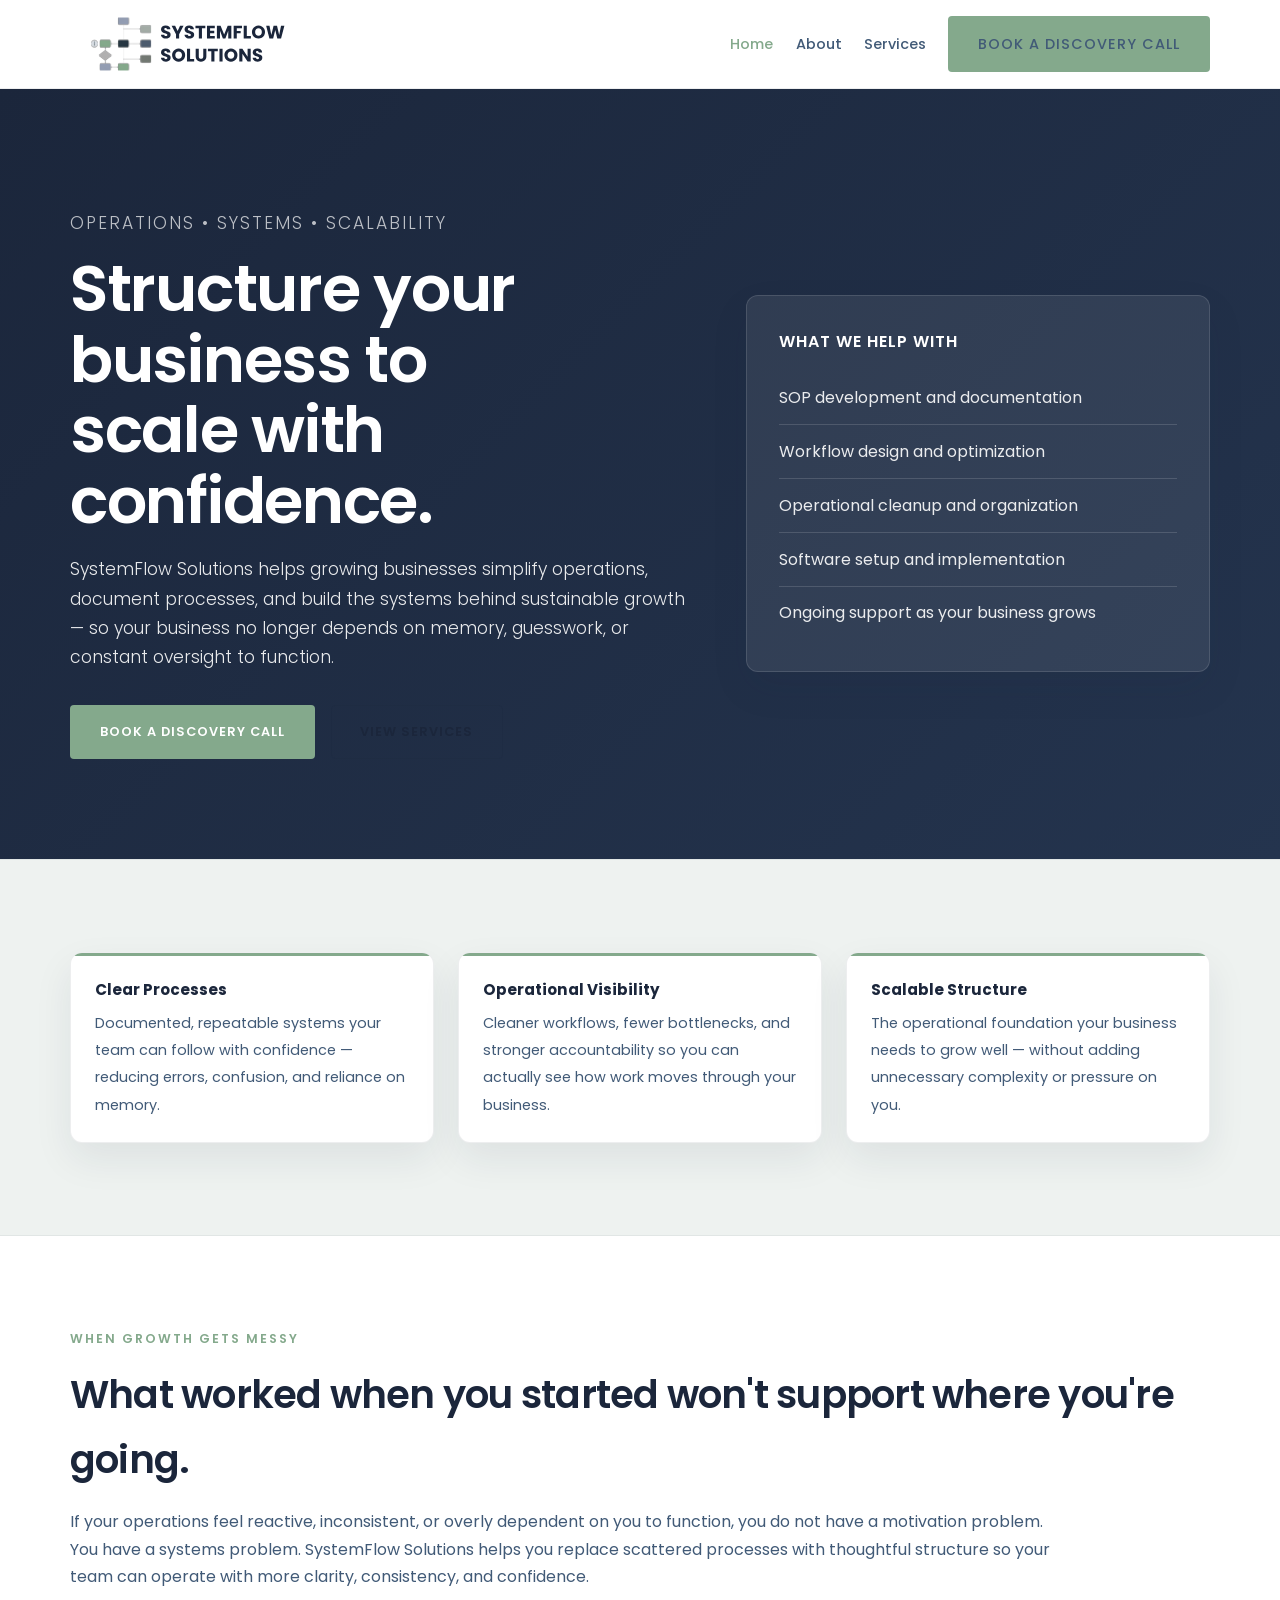
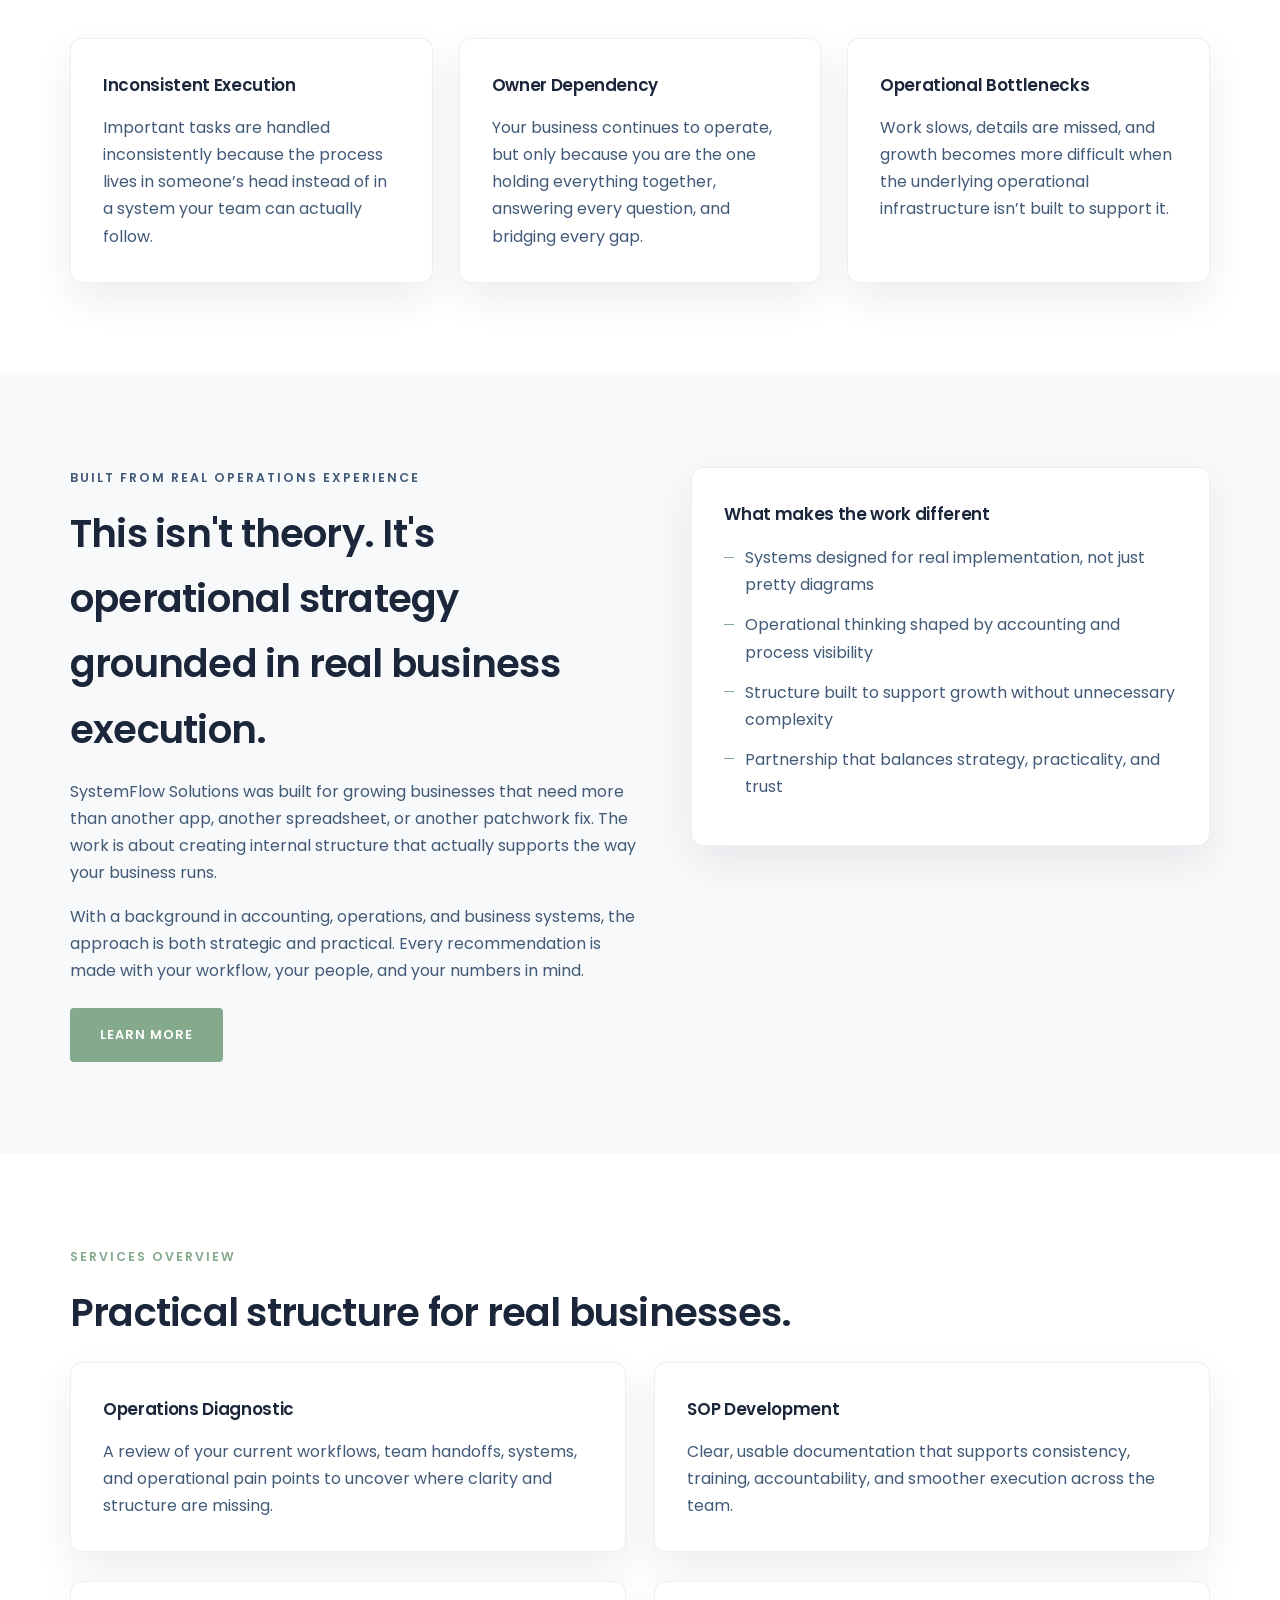
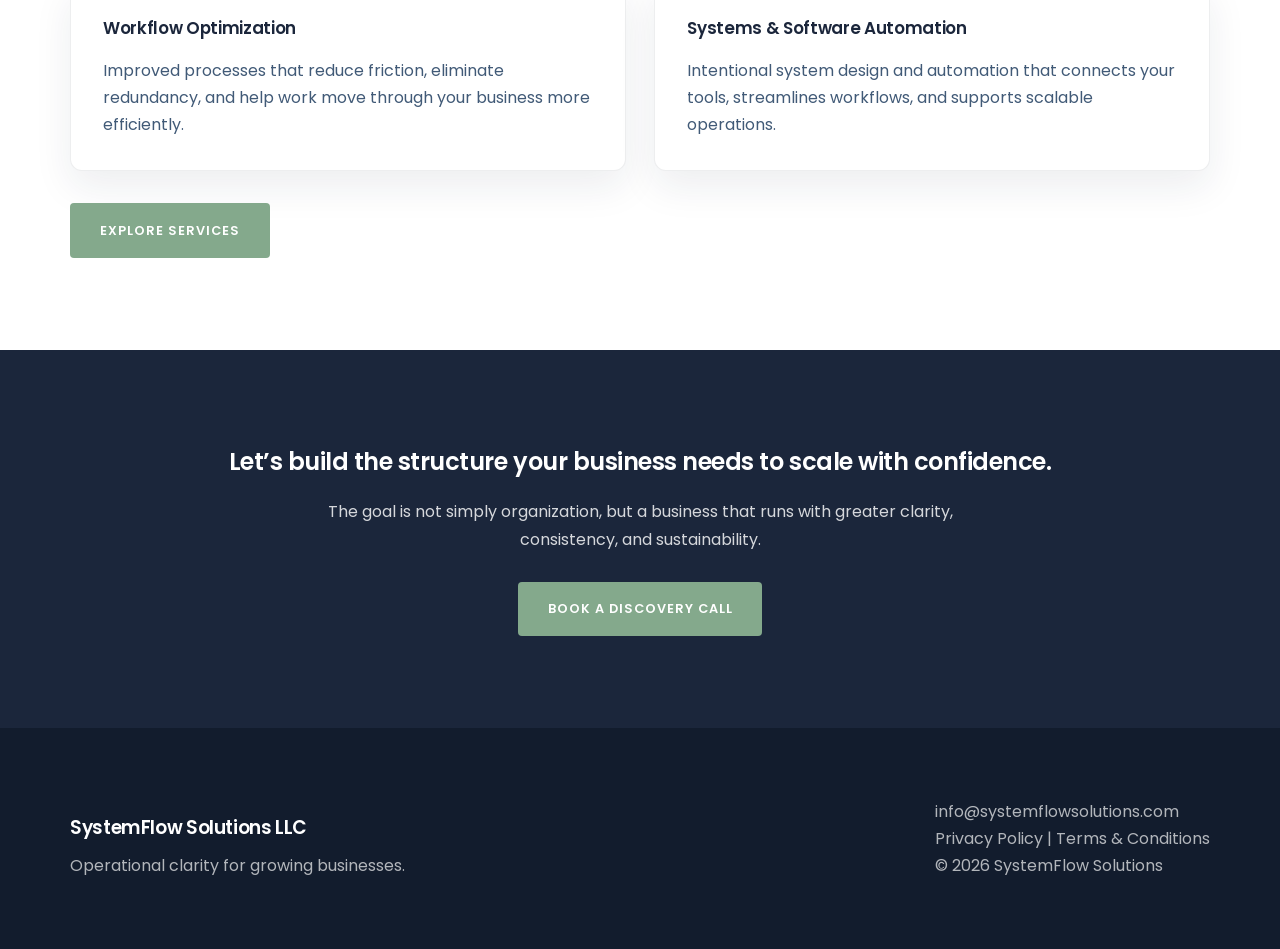
==== index.html @ d9e44d15 "Update index.html" ====
<!DOCTYPE html>
<html lang="en">
<head>
  <meta charset="UTF-8">
  <meta name="viewport" content="width=device-width, initial-scale=1.0">
  <title>SystemFlow Solutions | Structure Your Business to Scale</title>
  <meta name="description" content="SystemFlow Solutions helps growing businesses streamline operations, document processes, and build systems that support sustainable growth.">
  <link rel="icon" type="image/png" href="favicon.png">
  <link rel="preconnect" href="https://fonts.googleapis.com">
  <link rel="preconnect" href="https://fonts.gstatic.com" crossorigin>
  <link href="https://fonts.googleapis.com/css2?family=Poppins:wght@300;400;500;600;700&display=swap" rel="stylesheet">
  <link href="https://assets.calendly.com/assets/external/widget.css" rel="stylesheet">
<script src="https://assets.calendly.com/assets/external/widget.js" async></script>
  <link rel="stylesheet" href="style.css">
</head>
<body>
  <nav>
    <div class="container nav-content">
      <a href="index.html" class="logo"><img src="logo.svg" alt="SystemFlow Solutions logo"></a>
      <div class="nav-links">
        <a href="index.html" class="active">Home</a>
        <a href="about.html">About</a>
        <a href="services.html">Services</a>
        <a href="discovery.html" class="btn">Book a Discovery Call</a>
      </div>
    </div>
  </nav>

  <header class="hero">
    <div class="container hero-grid">
      <div>
        <p class="eyebrow">OPERATIONS • SYSTEMS • SCALABILITY</p>
        <h1>Structure your business to scale with confidence.</h1>
        <p>SystemFlow Solutions helps growing businesses simplify operations, document processes, and build the systems behind sustainable growth — so your business no longer depends on memory, guesswork, or constant oversight to function.</p>
        <div class="hero-actions">
         <a href="#" onclick="Calendly.initPopupWidget({url: 'https://calendly.com/kfrederick-systemflowsolutions/30min?primary_color=84a98c'});return false;" class="btn">Book a Discovery Call</a>
          <a href="services.html" class="btn btn-outline">View Services</a>
        </div>
      </div>
      <aside class="hero-card">
        <h3>What we help with</h3>
        <ul>
          <li>SOP development and documentation</li>
          <li>Workflow design and optimization</li>
          <li>Operational cleanup and organization</li>
          <li>Software setup and implementation</li>
          <li>Ongoing support as your business grows</li>
        </ul>
      </aside>
    </div>
  </header>

  <section class="band">
    <div class="container band-grid">
      <div class="band-item"><strong>Clear Processes</strong><span>Documented, repeatable systems your team can follow with confidence — reducing errors, confusion, and reliance on memory.</span></div>
      <div class="band-item"><strong>Operational Visibility</strong><span>Cleaner workflows, fewer bottlenecks, and stronger accountability so you can actually see how work moves through your business.</span></div>
      <div class="band-item"><strong>Scalable Structure</strong><span>The operational foundation your business needs to grow well — without adding unnecessary complexity or pressure on you.</span></div>
    </div>
  </section>

  <section class="section-light">
    <div class="container">
      <p class="kicker">When growth gets messy</p>
      <h2 class="section-title">What worked when you started won't support where you're going.</h2>
      <p class="section-intro">If your operations feel reactive, inconsistent, or overly dependent on you to function, you do not have a motivation problem. You have a systems problem. SystemFlow Solutions helps you replace scattered processes with thoughtful structure so your team can operate with more clarity, consistency, and confidence.</p>
      <div class="grid-3">
        <div class="card">
          <h3>Inconsistent Execution</h3>
          <p>Important tasks are handled inconsistently because the process lives in someone’s head instead of in a system your team can actually follow.</p>
        </div>
        <div class="card">
          <h3>Owner Dependency</h3>
          <p>Your business continues to operate, but only because you are the one holding everything together, answering every question, and bridging every gap.</p>
        </div>
        <div class="card">
          <h3>Operational Bottlenecks</h3>
          <p>Work slows, details are missed, and growth becomes more difficult when the underlying operational infrastructure isn’t built to support it.</p>
        </div>
      </div>
    </div>
  </section>

  <section class="section-muted">
    <div class="container split">
      <div class="copy">
        <p class="kicker">Built from real operations experience</p>
        <h2 class="section-title">This isn't theory. It's operational strategy grounded in real business execution.</h2>
        <p>SystemFlow Solutions was built for growing businesses that need more than another app, another spreadsheet, or another patchwork fix. The work is about creating internal structure that actually supports the way your business runs.</p>
        <p>With a background in accounting, operations, and business systems, the approach is both strategic and practical. Every recommendation is made with your workflow, your people, and your numbers in mind.</p>
        <a href="about.html" class="btn" style="margin-top:1.5rem;">Learn More</a>
      </div>
      <div class="card">
        <h3>What makes the work different</h3>
        <ul class="list-clean">
          <li>Systems designed for real implementation, not just pretty diagrams</li>
          <li>Operational thinking shaped by accounting and process visibility</li>
          <li>Structure built to support growth without unnecessary complexity</li>
          <li>Partnership that balances strategy, practicality, and trust</li>
        </ul>
      </div>
    </div>
  </section>

  <section class="section-light">
    <div class="container">
      <p class="kicker">Services overview</p>
      <h2 class="section-title">Practical structure for real businesses.</h2>
      <div class="grid-2">
        <div class="card">
          <h3>Operations Diagnostic</h3>
          <p>A review of your current workflows, team handoffs, systems, and operational pain points to uncover where clarity and structure are missing.</p>
        </div>
        <div class="card">
          <h3>SOP Development</h3>
          <p>Clear, usable documentation that supports consistency, training, accountability, and smoother execution across the team.</p>
        </div>
        <div class="card">
          <h3>Workflow Optimization</h3>
          <p>Improved processes that reduce friction, eliminate redundancy, and help work move through your business more efficiently.</p>
        </div>
        <div class="card">
          <h3>Systems & Software Automation</h3>
          <p>Intentional system design and automation that connects your tools, streamlines workflows, and supports scalable operations.</p>
        </div>
      </div>
      <a href="services.html" class="btn" style="margin-top:2rem;">Explore Services</a>
    </div>
  </section>

  <section class="cta-section">
    <div class="container">
      <h2>Let’s build the structure your business needs to scale with confidence.</h2>
      <p>The goal is not simply organization, but a business that runs with greater clarity, consistency, and sustainability.</p>
      <a href="discovery.html" class="btn">Book a Discovery Call</a>
    </div>
  </section>

  <footer>
    <div class="container footer-grid">
      <div>
        <h3>SystemFlow Solutions LLC</h3>
        <p>Operational clarity for growing businesses.</p>
      </div>
       <div>
  <p>info@systemflowsolutions.com</p>
  <p>
    <a href="privacy.html">Privacy Policy</a> |
    <a href="terms.html">Terms &amp; Conditions</a>
  </p>
  <p>© 2026 SystemFlow Solutions</p>
</div>
    </div>
  </footer>
</body>
</html>
---- style.css ----
:root {
  --navy: #1b263b;
  --slate: #415a77;
  --light-slate: #778da9;
  --sage: #84a98c;
  --sage-dark: #729679;
  --off-white: #f8f9fa;
  --white: #ffffff;
  --text-gray: #2d3436;
  --border: rgba(27, 38, 59, 0.08);
  --shadow: 0 16px 38px rgba(27, 38, 59, 0.08);
  --radius: 12px;
  --container: 1140px;
}

* { box-sizing: border-box; margin: 0; padding: 0; }
html { scroll-behavior: smooth; }
body {
  font-family: 'Poppins', sans-serif;
  background: var(--off-white);
  color: var(--text-gray);
  line-height: 1.7;
  -webkit-font-smoothing: antialiased;
}
img { max-width: 100%; display: block; }
a { color: inherit; text-decoration: none; }
ul { padding-left: 1.2rem; }

h1, h2, h3, h4 {
  color: var(--navy);
  font-weight: 600;
  letter-spacing: -0.02em;
}

.container {
  width: min(100% - 2rem, var(--container));
  margin: 0 auto;
}

nav {
  position: sticky;
  top: 0;
  z-index: 100;
  background: rgba(255,255,255,0.95);
  backdrop-filter: blur(8px);
  border-bottom: 1px solid var(--border);
}

.nav-content {
  display: flex;
  align-items: center;
  justify-content: space-between;
  gap: 1.5rem;
  min-height: 88px;
}

.logo img {
  height: 72px;
  width: auto;
  transition: opacity 0.25s ease;
}
.logo img:hover { opacity: 0.85; }

.nav-links {
  display: flex;
  align-items: center;
  gap: 1.4rem;
  flex-wrap: wrap;
}
.nav-links a {
  font-size: 0.9rem;
  font-weight: 500;
  color: var(--slate);
  transition: color 0.25s ease;
}
.nav-links a:hover,
.nav-links a.active { color: var(--sage); }

.btn {
  display: inline-flex;
  align-items: center;
  justify-content: center;
  padding: 0.95rem 1.8rem;
  border-radius: 4px;
  background: var(--sage);
  color: white;
  font-size: 0.8rem;
  font-weight: 600;
  letter-spacing: 1px;
  text-transform: uppercase;
  transition: 0.25s ease;
  border: 1px solid transparent;
}
.btn:hover {
  background: var(--sage-dark);
  transform: translateY(-2px);
  box-shadow: 0 10px 24px rgba(132, 169, 140, 0.22);
}
.btn-outline {
  background: transparent;
  color: var(--navy);
  border-color: rgba(27, 38, 59, 0.14);
}
.btn-outline:hover {
  background: white;
}

.hero {
  padding: 120px 0 100px;
  background: linear-gradient(135deg, var(--navy) 0%, #24344e 100%);
  color: white;
}
.hero-grid {
  display: grid;
  grid-template-columns: 1.15fr 0.85fr;
  gap: 3rem;
  align-items: center;
}
.eyebrow {
  color: rgba(255,255,255,0.78);
  text-transform: uppercase;
  letter-spacing: 2px;
  font-size: 0.78rem;
  font-weight: 500;
  margin-bottom: 1rem;
}
.hero h1 {
  color: white;
  font-size: clamp(2.6rem, 5vw, 4.3rem);
  line-height: 1.1;
  margin-bottom: 1.2rem;
  max-width: 11ch;
}
.hero p {
  font-size: 1.08rem;
  max-width: 640px;
  opacity: 0.9;
  font-weight: 300;
}
.hero-actions {
  display: flex;
  flex-wrap: wrap;
  gap: 1rem;
  margin-top: 2rem;
}
.hero-card {
  background: rgba(255,255,255,0.08);
  border: 1px solid rgba(255,255,255,0.12);
  border-radius: var(--radius);
  padding: 2rem;
  box-shadow: var(--shadow);
}
.hero-card h3 {
  color: white;
  margin-bottom: 1rem;
  font-size: 1rem;
  text-transform: uppercase;
  letter-spacing: 1px;
}
.hero-card ul {
  list-style: none;
  padding-left: 0;
}
.hero-card li {
  padding: 0.8rem 0;
  border-bottom: 1px solid rgba(255,255,255,0.14);
  color: rgba(255,255,255,0.9);
}
.hero-card li:last-child { border-bottom: 0; }

section { padding: 92px 0; }
.section-light { background: white; }
.section-muted { background: var(--off-white); }
.section-title {
  font-size: clamp(1.8rem, 3vw, 2.6rem);
  margin-bottom: 1rem;
}
.section-intro {
  max-width: 1000px;
  color: var(--slate);
  margin-bottom: 3rem;
}
.kicker {
  text-transform: uppercase;
  letter-spacing: 2px;
  font-size: 0.78rem;
  color: var(--sage);
  margin-bottom: 0.8rem;
  font-weight: 600;
}

.grid-3 {
  display: grid;
  grid-template-columns: repeat(3, 1fr);
  gap: 1.6rem;
}
.grid-2 {
  display: grid;
  grid-template-columns: repeat(2, 1fr);
  gap: 1.8rem;
}
.card {
  background: white;
  border: 1px solid var(--border);
  border-radius: var(--radius);
  padding: 2rem;
  box-shadow: var(--shadow);
}
.card h3 {
  font-size: 1.05rem;
  margin-bottom: 0.9rem;
}
.card p,
.card li { color: var(--slate); }
.card ul { margin-top: 1rem; }

.band {
  background: #eef2f0;
  border-top: 1px solid rgba(27, 38, 59, 0.06);
  border-bottom: 1px solid rgba(27, 38, 59, 0.06);
}

.band-grid {
  display: grid;
  grid-template-columns: repeat(3, 1fr);
  gap: 1.5rem;
}

.band-item {
  background: var(--white);
  border: 1px solid var(--border);
  border-radius: var(--radius);
  padding: 1.5rem;
  box-shadow: var(--shadow);
  transition: 0.25s ease;
  position: relative;
  overflow: hidden;
}

.band-item:hover {
  transform: translateY(-3px);
  box-shadow: 0 20px 40px rgba(27, 38, 59, 0.12);
}

.band-item strong {
  display: block;
  color: var(--navy);
  margin-bottom: 0.4rem;
  font-size: 0.95rem;
}

.band-item span {
  color: var(--slate);
  font-size: 0.9rem;
  line-height: 1.5;
}

.band-item::before {
  content: "";
  position: absolute;
  top: 0;
  left: 0;
  height: 3px;
  width: 100%;
  background: var(--sage);
}

.list-clean {
  list-style: none;
  padding-left: 0;
}
.list-clean li {
  position: relative;
  padding-left: 1.3rem;
  margin-bottom: 0.8rem;
  color: var(--slate);
}
.list-clean li::before {
  content: '';
  position: absolute;
  left: 0;
  top: 0.78rem;
  width: 10px;
  height: 1px;
  background: var(--sage);
}

.split {
  display: grid;
  grid-template-columns: 1.05fr 0.95fr;
  gap: 3rem;
  align-items: start;
}
.copy p + p { margin-top: 1rem; }
.copy p { color: var(--slate); }

.service-block {
  padding: 2rem;
  border-radius: var(--radius);
  background: white;
  border: 1px solid var(--border);
  box-shadow: var(--shadow);
}
.service-block h3 { margin-bottom: 0.8rem; }
.service-block p { color: var(--slate); }
.service-block ul { margin-top: 1rem; }
.service-block + .service-block { margin-top: 1.4rem; }

.stack-grid {
  display: grid;
  grid-template-columns: repeat(4, 1fr);
  gap: 1rem;
  margin-top: 1.5rem;
}
.stack-item {
  text-align: center;
  background: white;
  border: 1px solid var(--border);
  padding: 1rem;
  border-radius: 8px;
  color: var(--slate);
  font-size: 0.84rem;
  font-weight: 500;
  text-transform: uppercase;
  letter-spacing: 1px;
}

.cta-section {
  background: var(--navy);
  color: white;
  text-align: center;
}
.cta-section h2 { color: white; margin-bottom: 1rem; }
.cta-section p {
  max-width: 720px;
  margin: 0 auto 1.8rem;
  color: rgba(255,255,255,0.82);
}

.form-wrap {
  background: white;
  border: 1px solid var(--border);
  border-radius: var(--radius);
  box-shadow: var(--shadow);
  padding: 2rem;
}
.form-grid {
  display: grid;
  grid-template-columns: repeat(2, 1fr);
  gap: 1.2rem;
}
.form-field {
  display: flex;
  flex-direction: column;
}
.form-field.full { grid-column: 1 / -1; }
label {
  margin-bottom: 0.45rem;
  color: var(--navy);
  font-size: 0.88rem;
  font-weight: 600;
}
input, select, textarea {
  font: inherit;
  border: 1px solid rgba(27, 38, 59, 0.14);
  border-radius: 8px;
  padding: 0.9rem 1rem;
  background: #fff;
  color: var(--text-gray);
}
input:focus, select:focus, textarea:focus {
  outline: 2px solid rgba(132, 169, 140, 0.24);
  border-color: var(--sage);
}
small.note {
  display: block;
  color: var(--light-slate);
  margin-top: 1rem;
}

footer {
  background: #121c2d;
  color: white;
  padding: 70px 0;
}
.footer-grid {
  display: flex;
  justify-content: space-between;
  gap: 2rem;
  align-items: flex-end;
}
.footer-grid p { color: rgba(255,255,255,0.68); }
.footer-grid h3 { color: white; margin-bottom: 0.5rem; }

@media (max-width: 980px) {
  .hero-grid,
  .grid-3,
  .grid-2,
  .split,
  .band-grid,
  .stack-grid,
  .form-grid {
    grid-template-columns: 1fr;
  }
}

@media (max-width: 768px) {
  .nav-content {
    flex-direction: column;
    align-items: flex-start;
    padding: 1rem 0;
  }
  .nav-links {
    gap: 0.9rem;
  }
  .logo img { height: 60px; }
  .hero { padding: 90px 0 80px; }
  section { padding: 74px 0; }
  .hero-actions { flex-direction: column; align-items: stretch; }
  .btn { width: 100%; }
  .footer-grid { flex-direction: column; align-items: flex-start; }
}
/* =========================
   Calendly Embed Styling
   ========================= */

.calendly-shell {
  background: var(--white);
  border: 1px solid var(--border);
  border-radius: var(--radius);
  box-shadow: var(--shadow);
  padding: 1.5rem;
}

/* The actual Calendly iframe container */
.calendly-inline-widget {
  min-width: 320px;
  height: 850px;
  border-radius: 8px;
  overflow: hidden;
}

/* Intro text alignment on discovery page */
.discovery-intro {
  max-width: 720px;
}

/* Small note under calendar */
.discovery-note {
  margin-top: 1.5rem;
  text-align: center;
  color: var(--slate);
  max-width: 760px;
  margin-left: auto;
  margin-right: auto;
  font-size: 0.95rem;
}

/* Expectation card polish */
.expectation-card h3 {
  margin-bottom: 1rem;
}

/* Tighten spacing inside expectation list */
.expectation-card .list-clean li:last-child {
  margin-bottom: 0;
}

/* =========================
   Mobile Optimization
   ========================= */

@media (max-width: 768px) {
  .calendly-shell {
    padding: 0.75rem;
  }

  .calendly-inline-widget {
    height: 720px;
  }
  /* Legal pages */

.legal-page {
  min-height: calc(100vh - 220px);
}

.legal-wrap {
  max-width: 900px;
}

.legal-updated {
  color: var(--light-slate);
  margin-bottom: 2rem;
  font-size: 0.95rem;
}

.legal-card {
  padding: 2.25rem;
}

.legal-card h3 {
  margin-top: 2rem;
  margin-bottom: 0.75rem;
  font-size: 1.05rem;
}

.legal-card h3:first-of-type {
  margin-top: 0;
}

.legal-card p {
  color: var(--slate);
}

.legal-card p + p {
  margin-top: 1rem;
}

.legal-card a {
  color: var(--sage-dark);
  text-decoration: none;
}

.legal-card a:hover {
  text-decoration: underline;
}

footer a {
  color: rgba(255, 255, 255, 0.75);
}

footer a:hover {
  color: white;
}
}
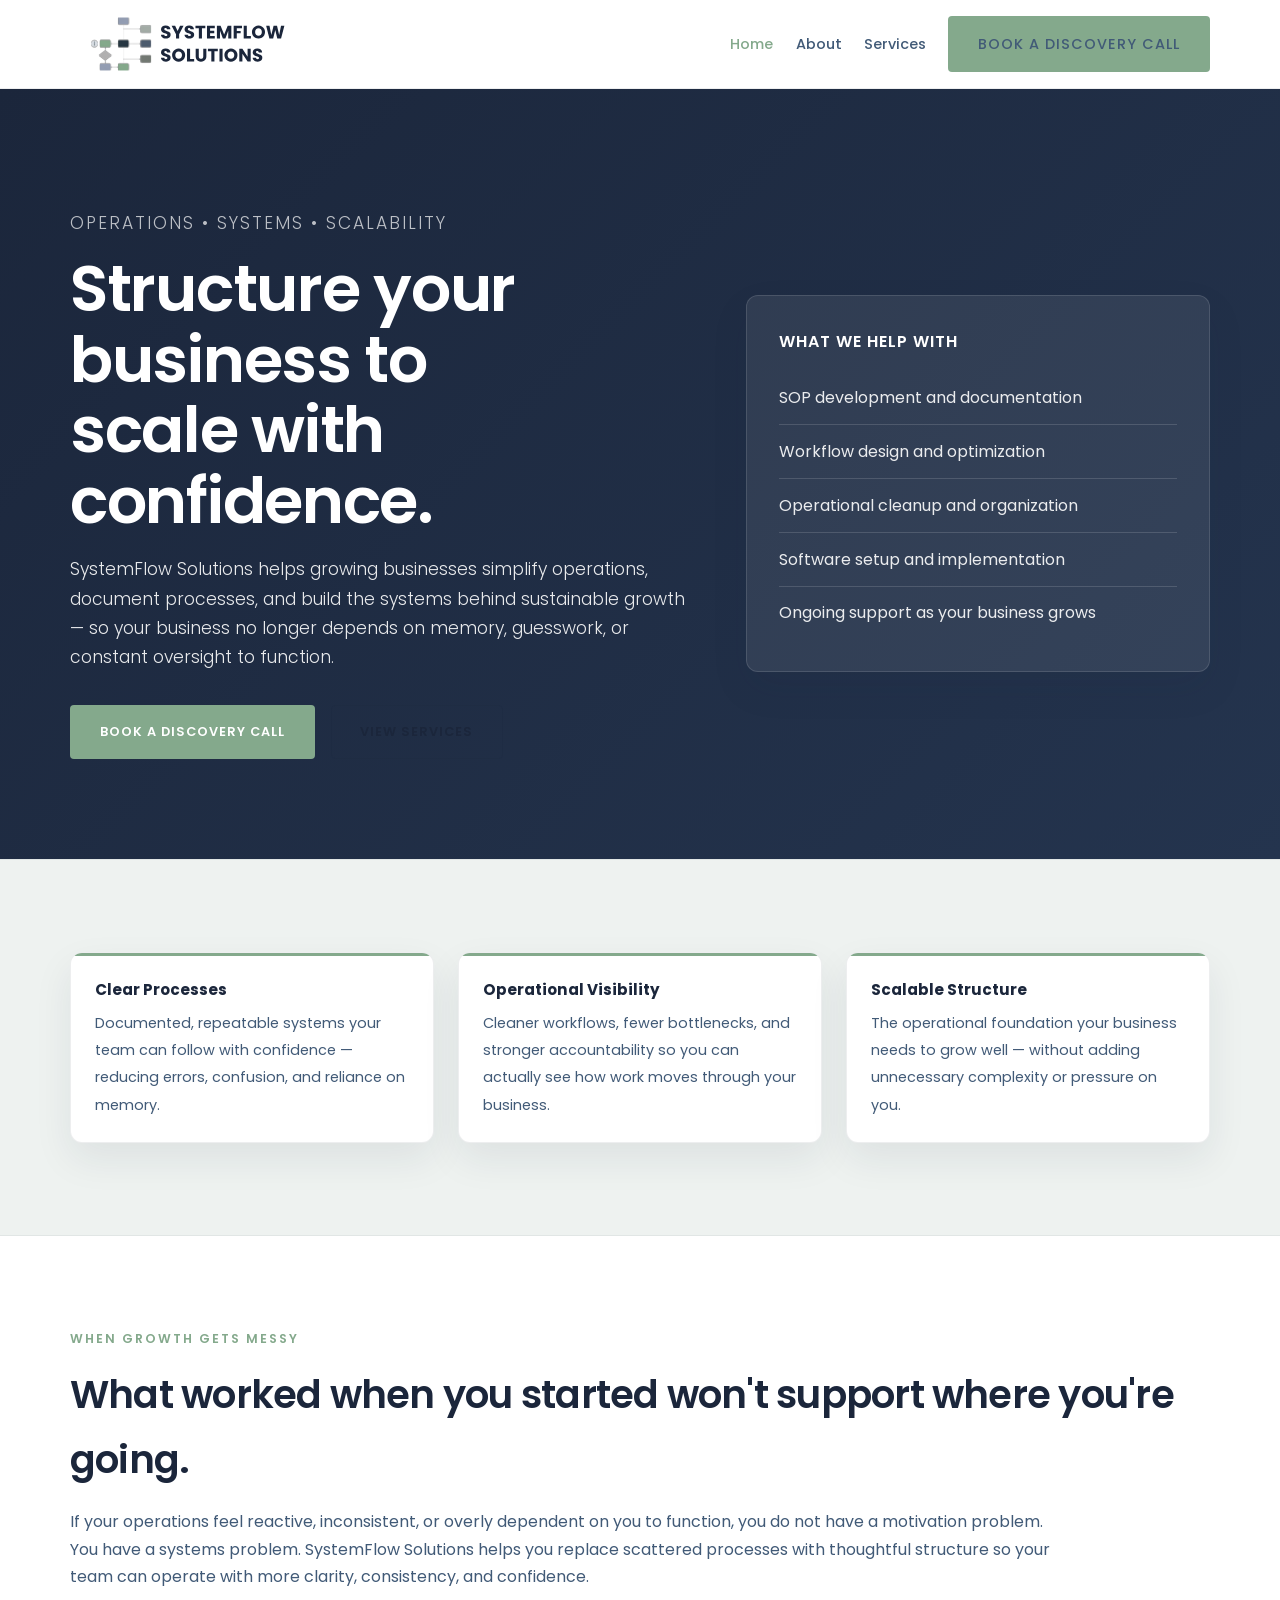
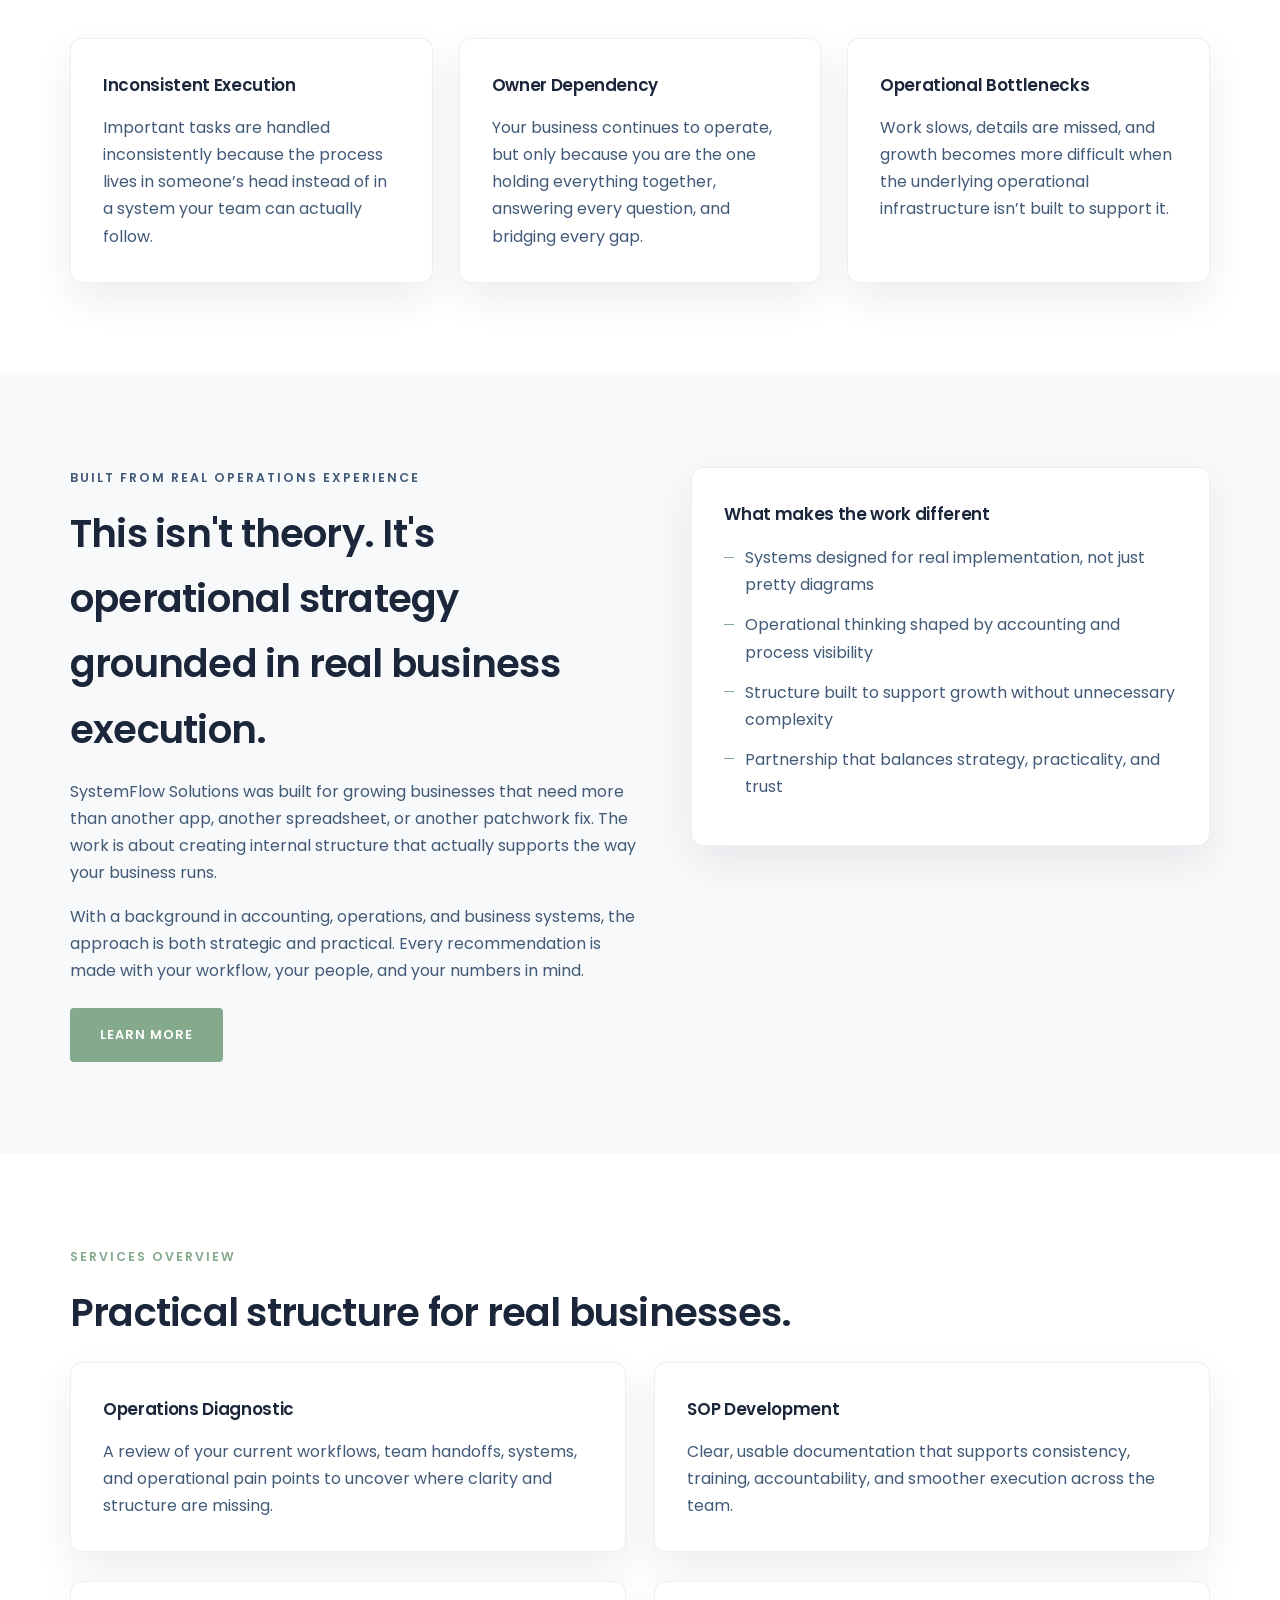
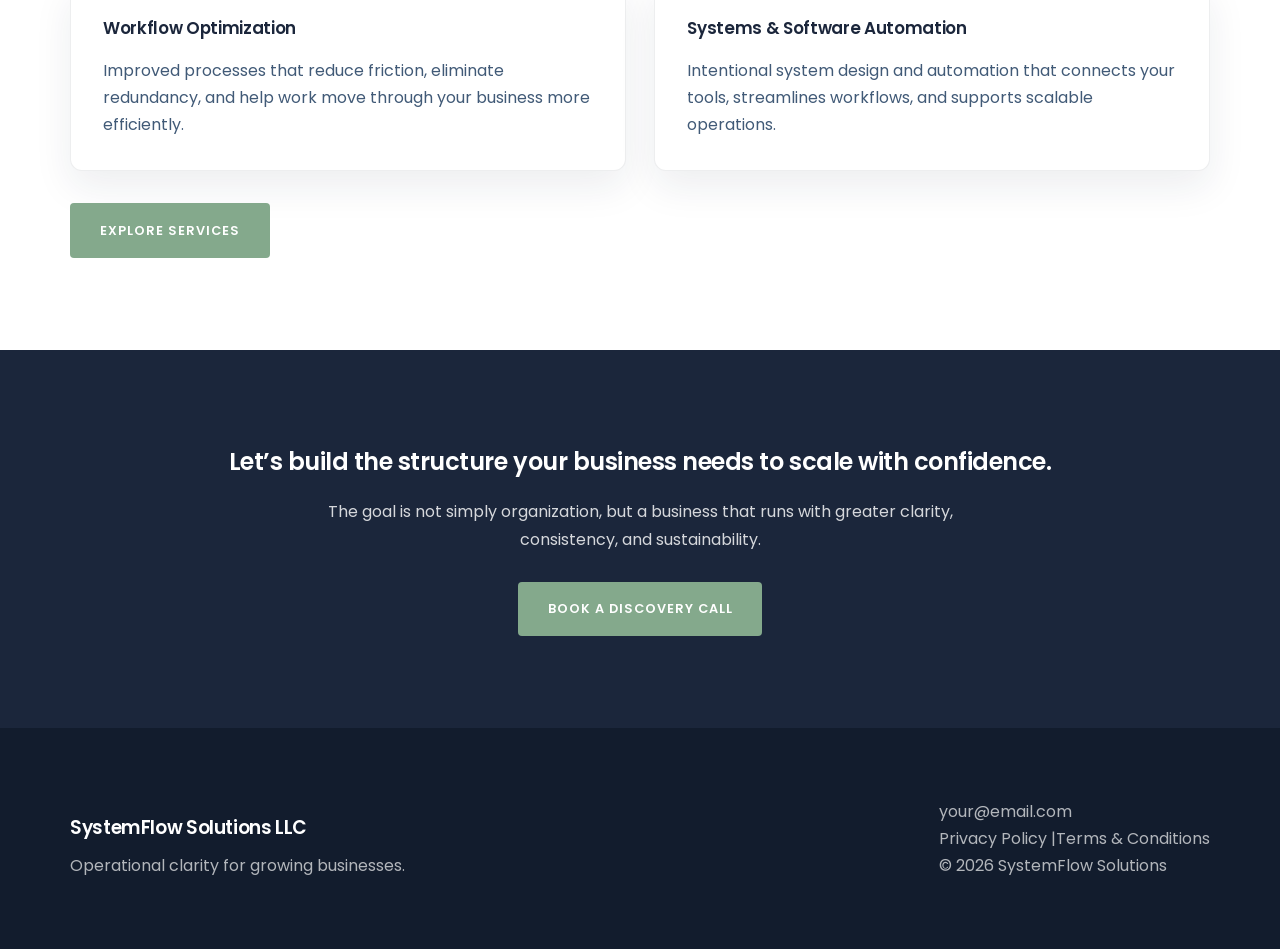
==== commit 3cd12b3b: "Update index.html" ====
--- a/index.html
+++ b/index.html
@@ -142,13 +142,10 @@
         <p>Operational clarity for growing businesses.</p>
       </div>
        <div>
-  <p>info@systemflowsolutions.com</p>
-  <p>
-    <a href="privacy.html">Privacy Policy</a> |
-    <a href="terms.html">Terms &amp; Conditions</a>
-  </p>
-  <p>© 2026 SystemFlow Solutions</p>
-</div>
+      <p>your@email.com</p>
+      <p><a href="privacy.html">Privacy Policy</a> |<a href="terms.html">Terms &amp; Conditions</a></p>
+      <p>© 2026 SystemFlow Solutions</p>
+      </div>
     </div>
   </footer>
 </body>
--- a/style.css
+++ b/style.css
@@ -477,8 +477,7 @@
 
   .calendly-inline-widget {
     height: 720px;
-  }
-  /* Legal pages */
+  }/* Legal pages */
 
 .legal-page {
   min-height: calc(100vh - 220px);
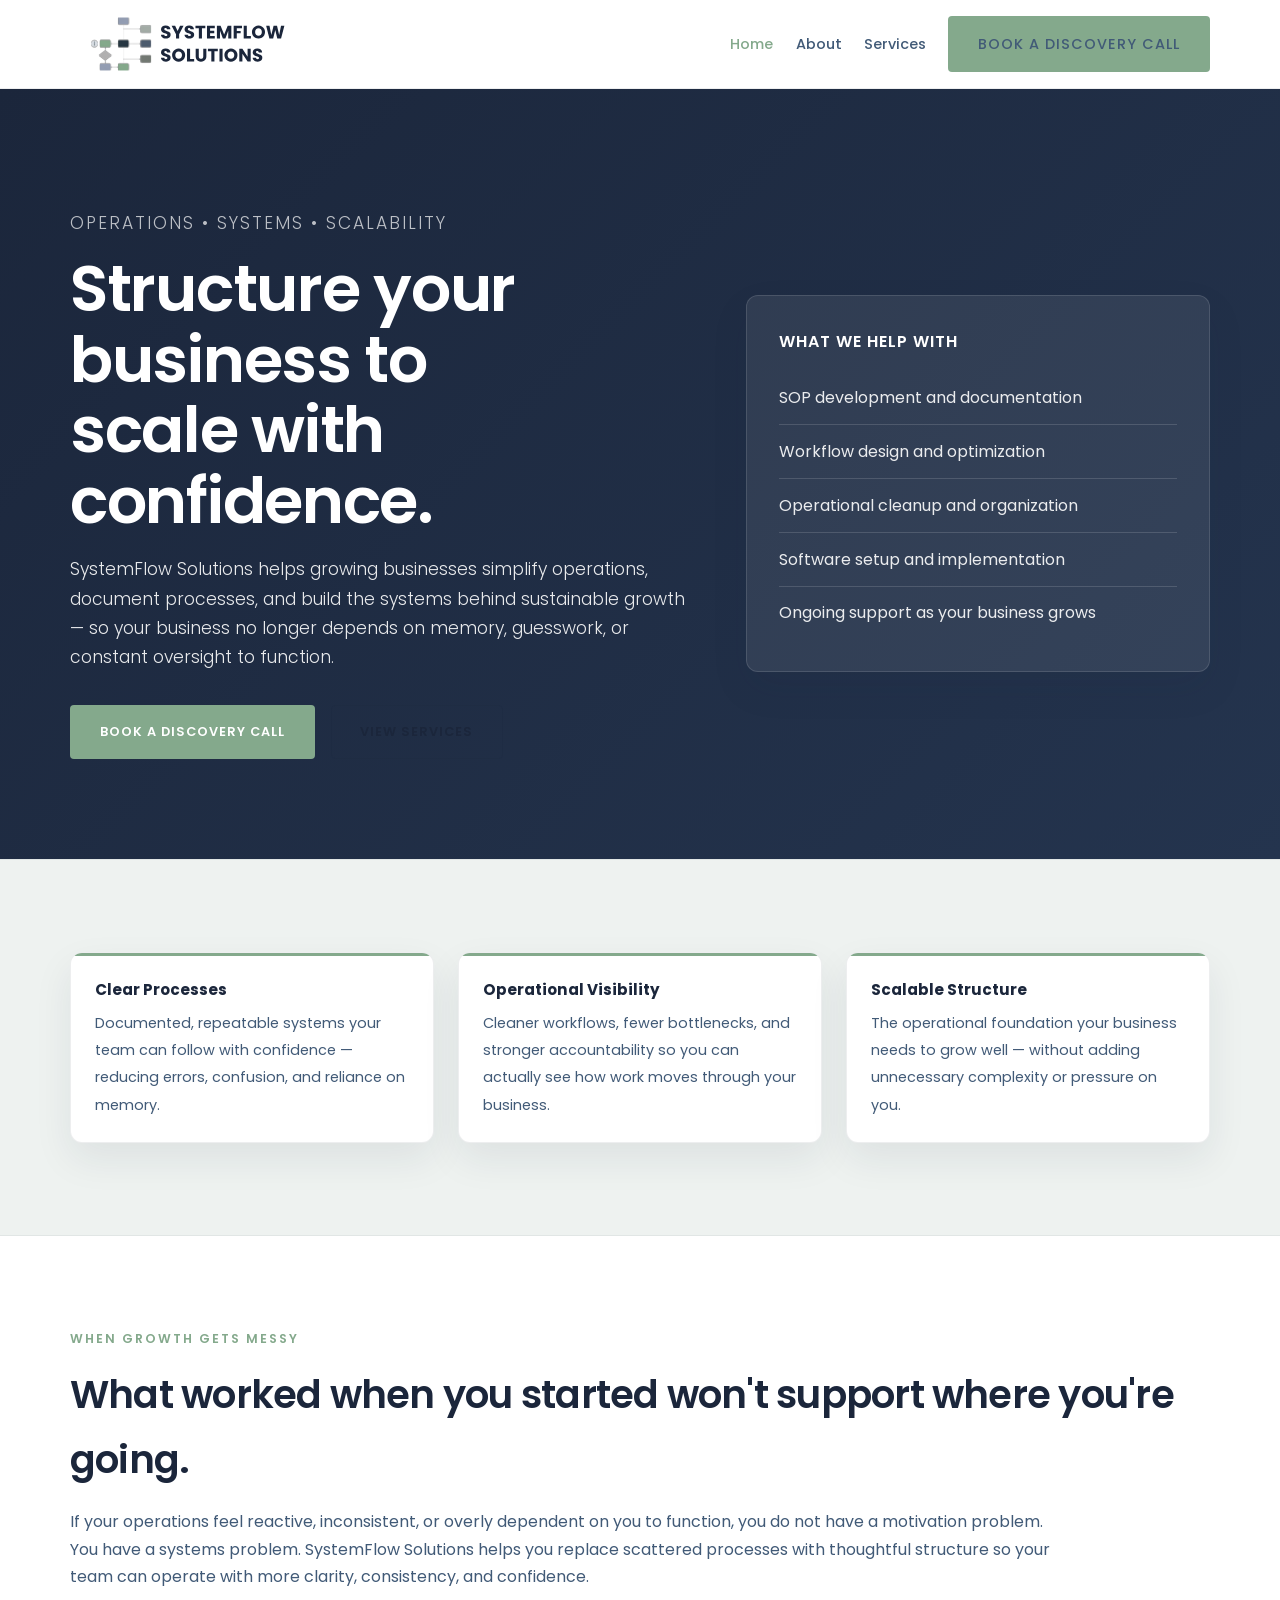
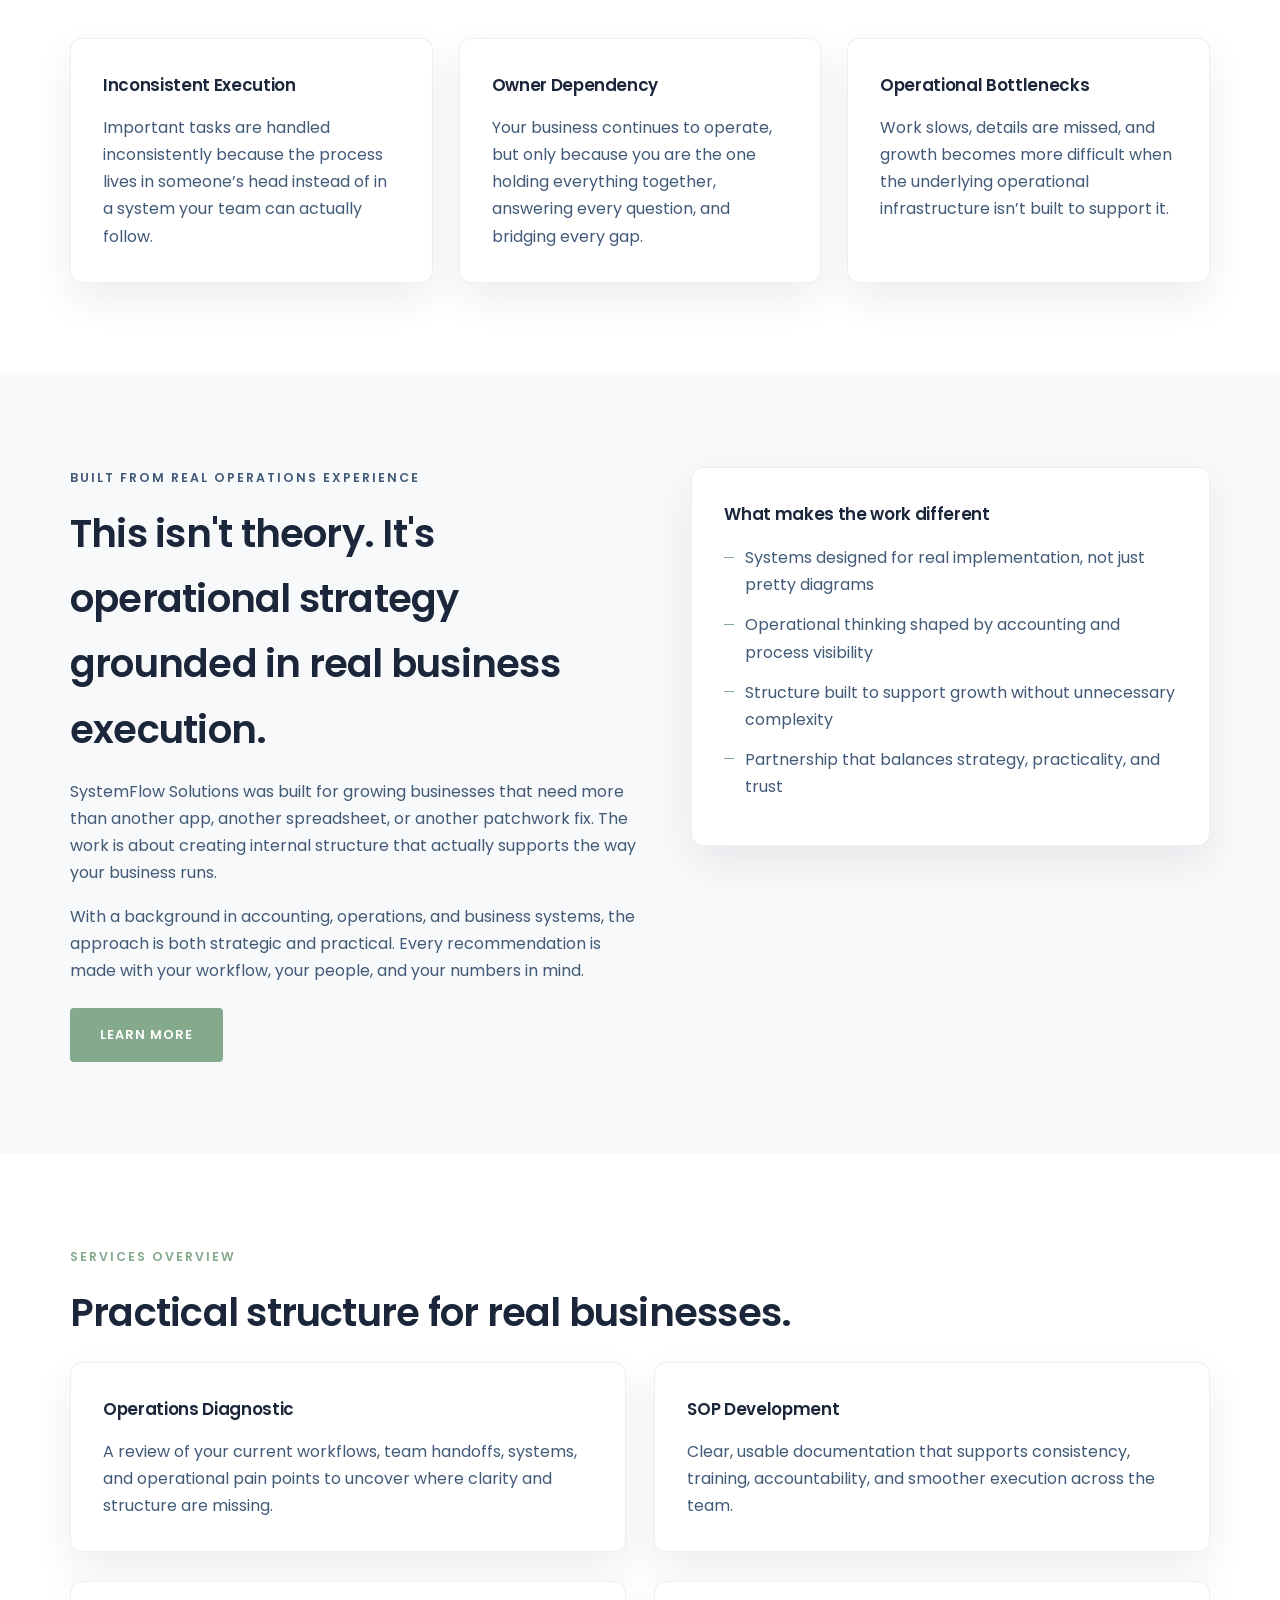
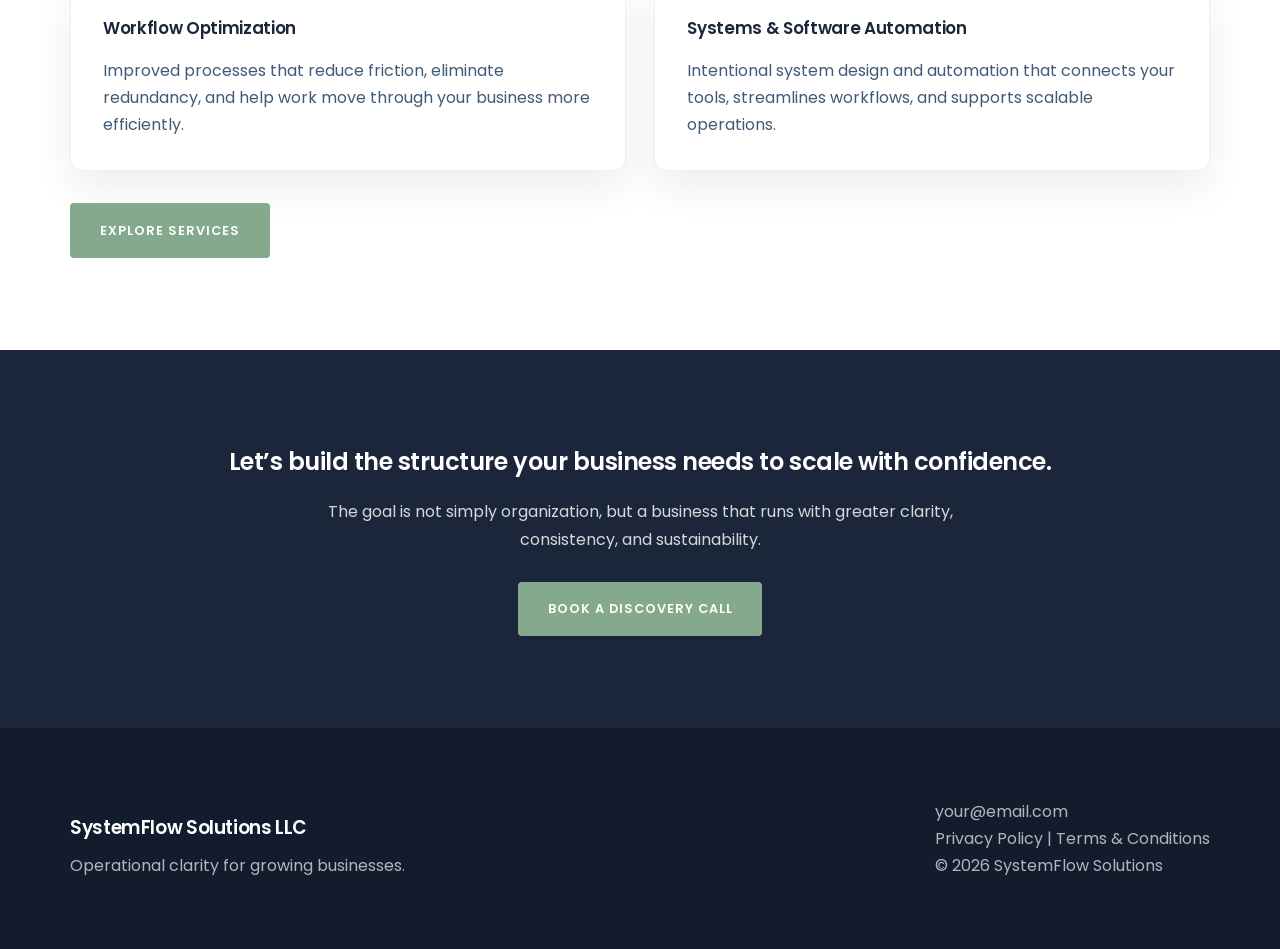
==== commit 0ebdab6a: "Update index.html" ====
--- a/index.html
+++ b/index.html
@@ -143,7 +143,7 @@
       </div>
        <div>
       <p>your@email.com</p>
-      <p><a href="privacy.html">Privacy Policy</a> |<a href="terms.html">Terms &amp; Conditions</a></p>
+      <p><a href="privacy.html">Privacy Policy</a> | <a href="terms.html">Terms &amp; Conditions</a></p>
       <p>© 2026 SystemFlow Solutions</p>
       </div>
     </div>
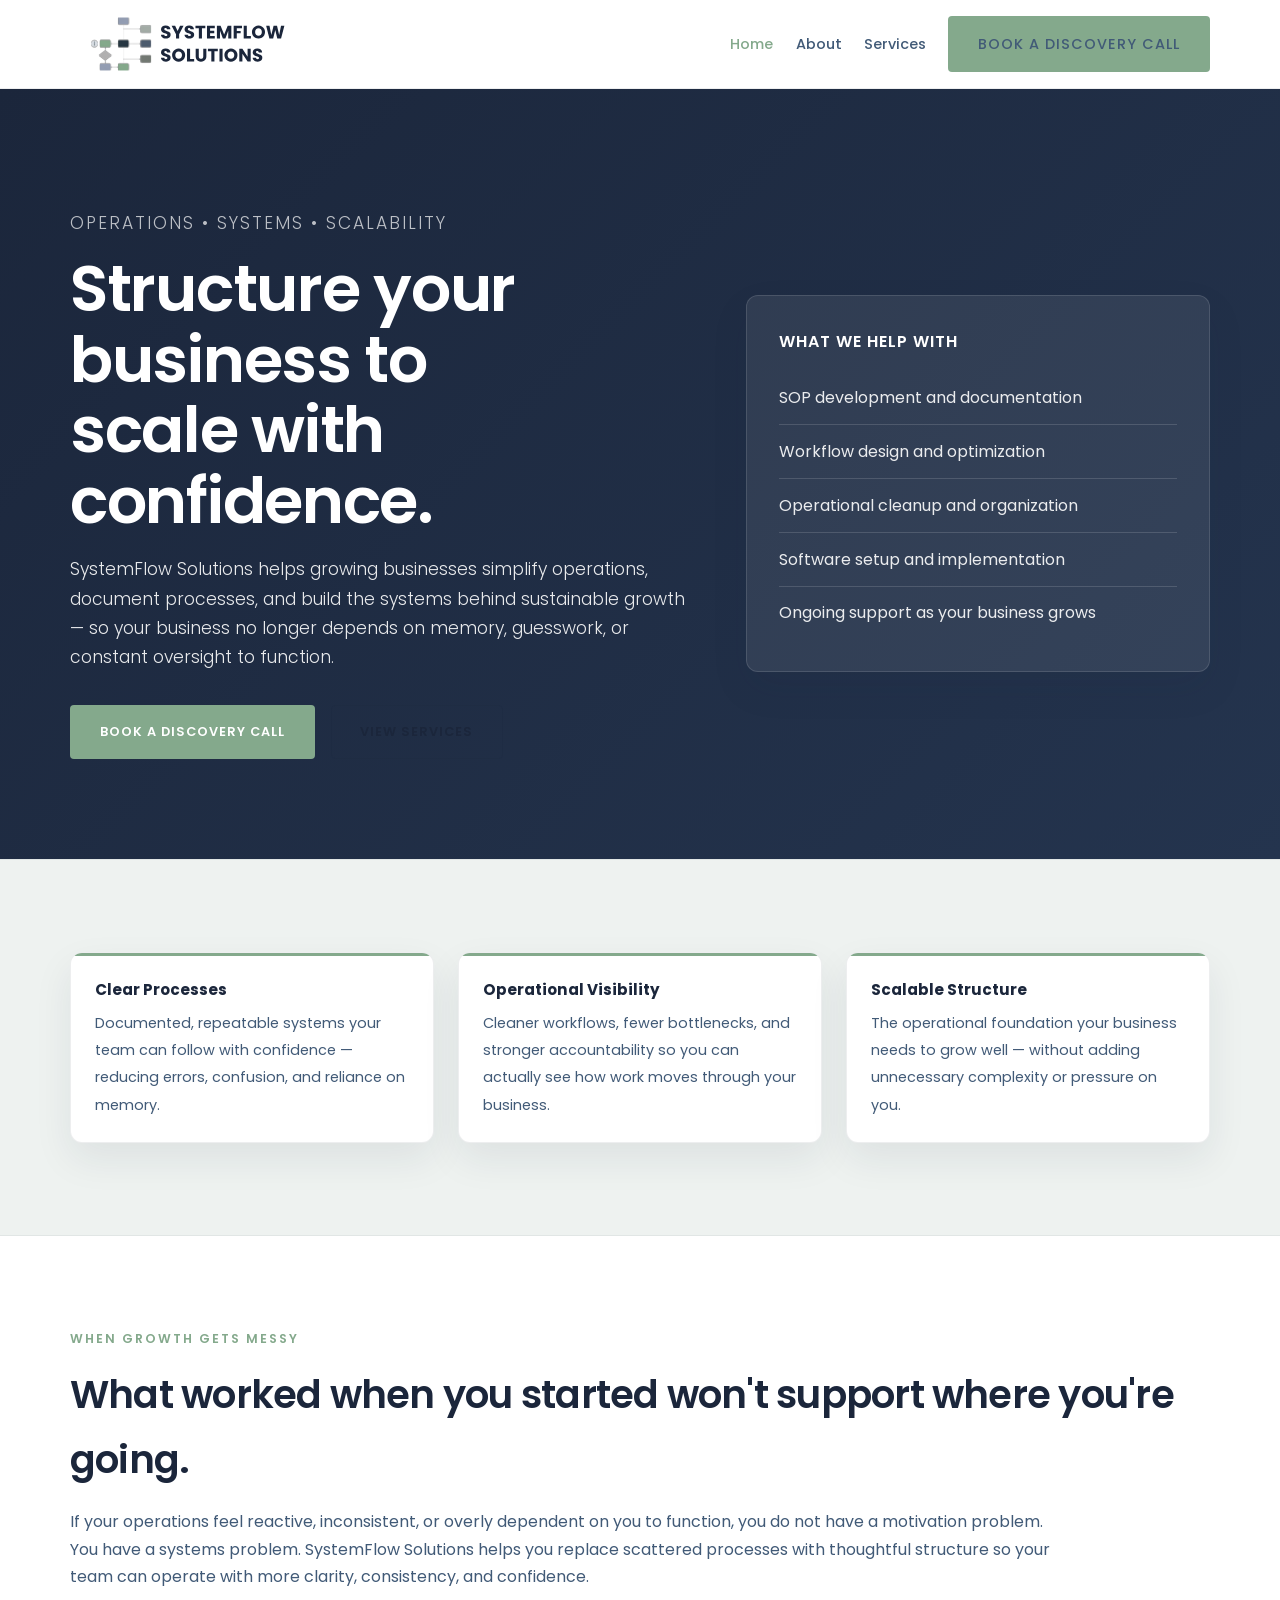
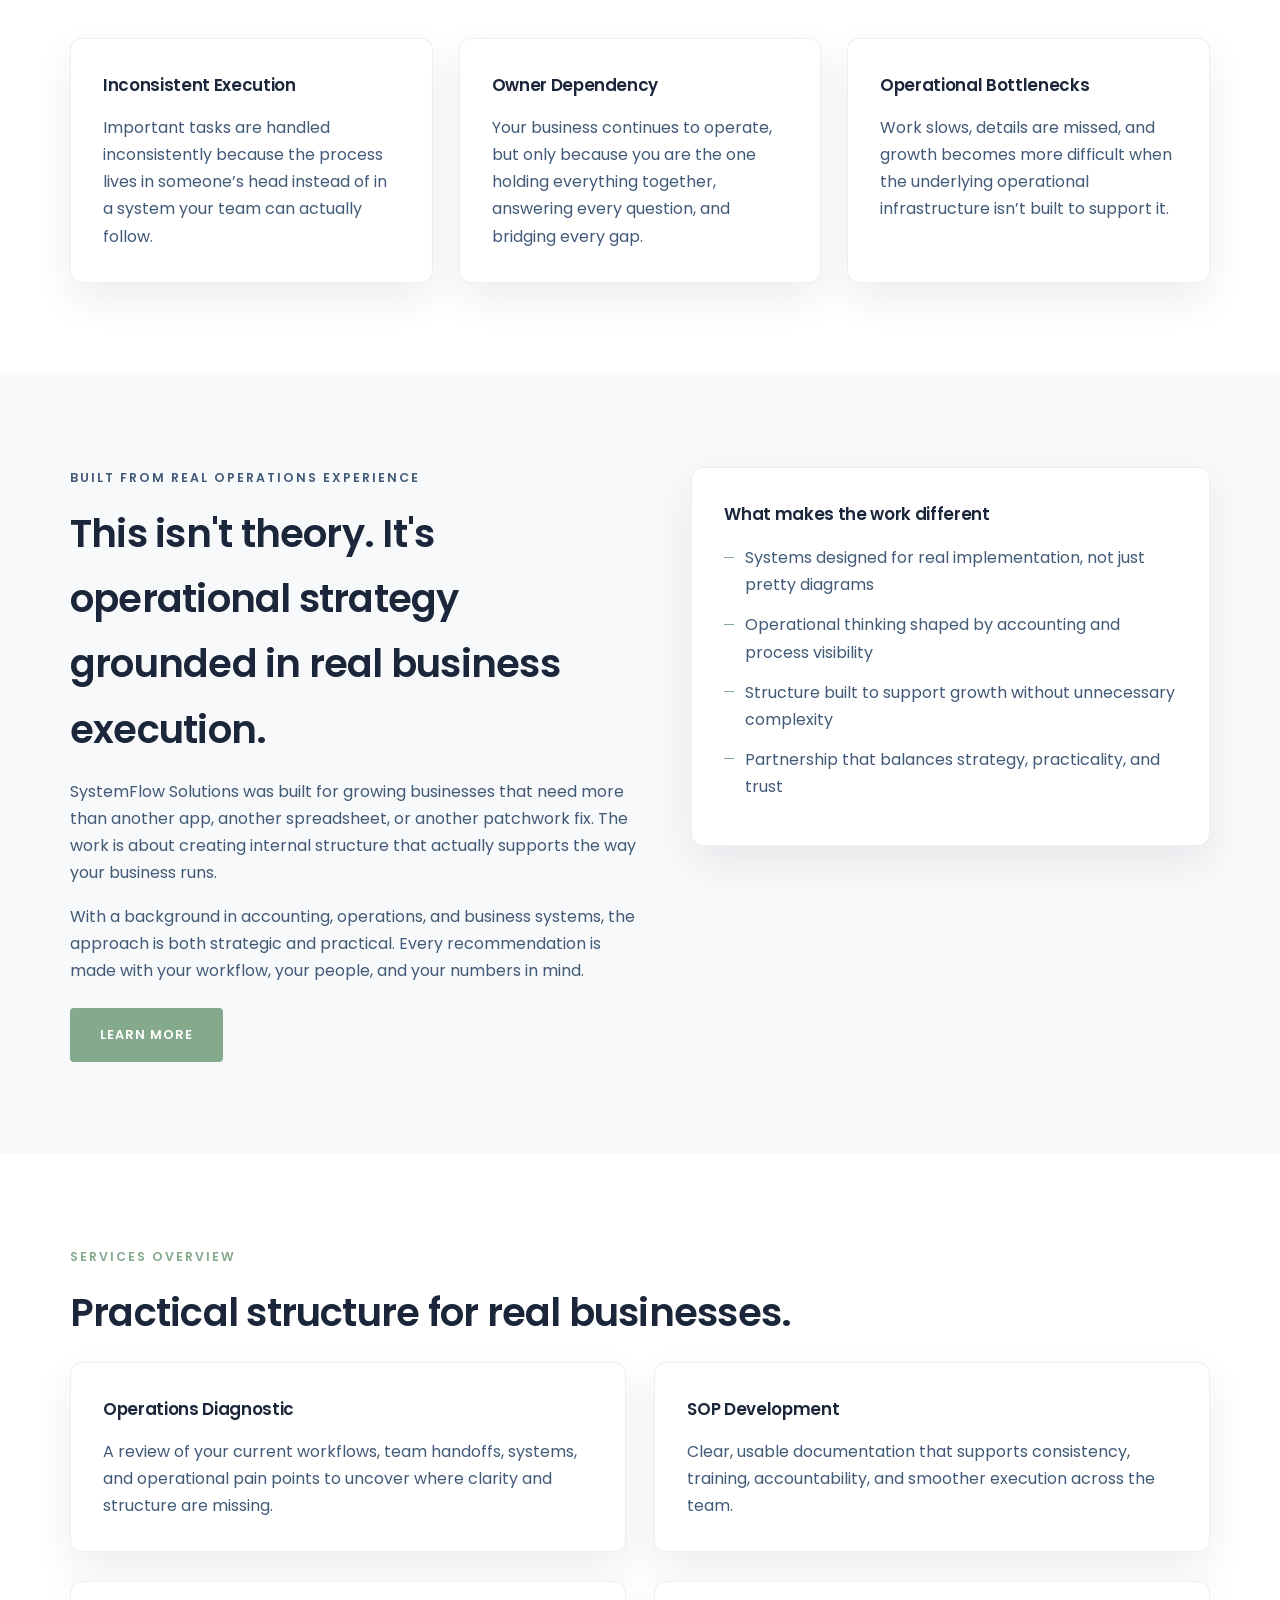
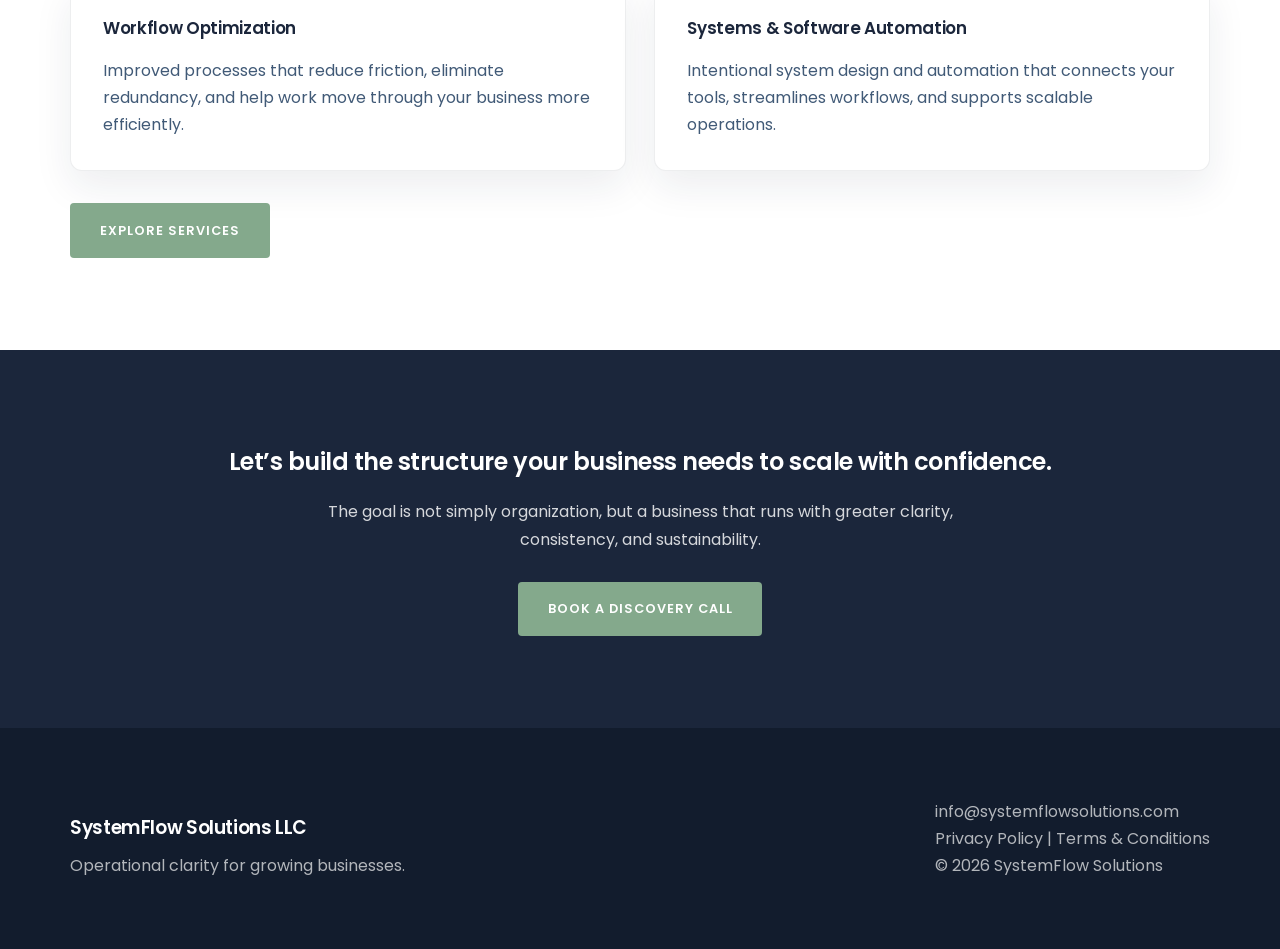
==== commit 12ad4046: "Update index.html" ====
--- a/index.html
+++ b/index.html
@@ -142,7 +142,7 @@
         <p>Operational clarity for growing businesses.</p>
       </div>
        <div>
-      <p>your@email.com</p>
+      <p>info@systemflowsolutions.com</p>
       <p><a href="privacy.html">Privacy Policy</a> | <a href="terms.html">Terms &amp; Conditions</a></p>
       <p>© 2026 SystemFlow Solutions</p>
       </div>
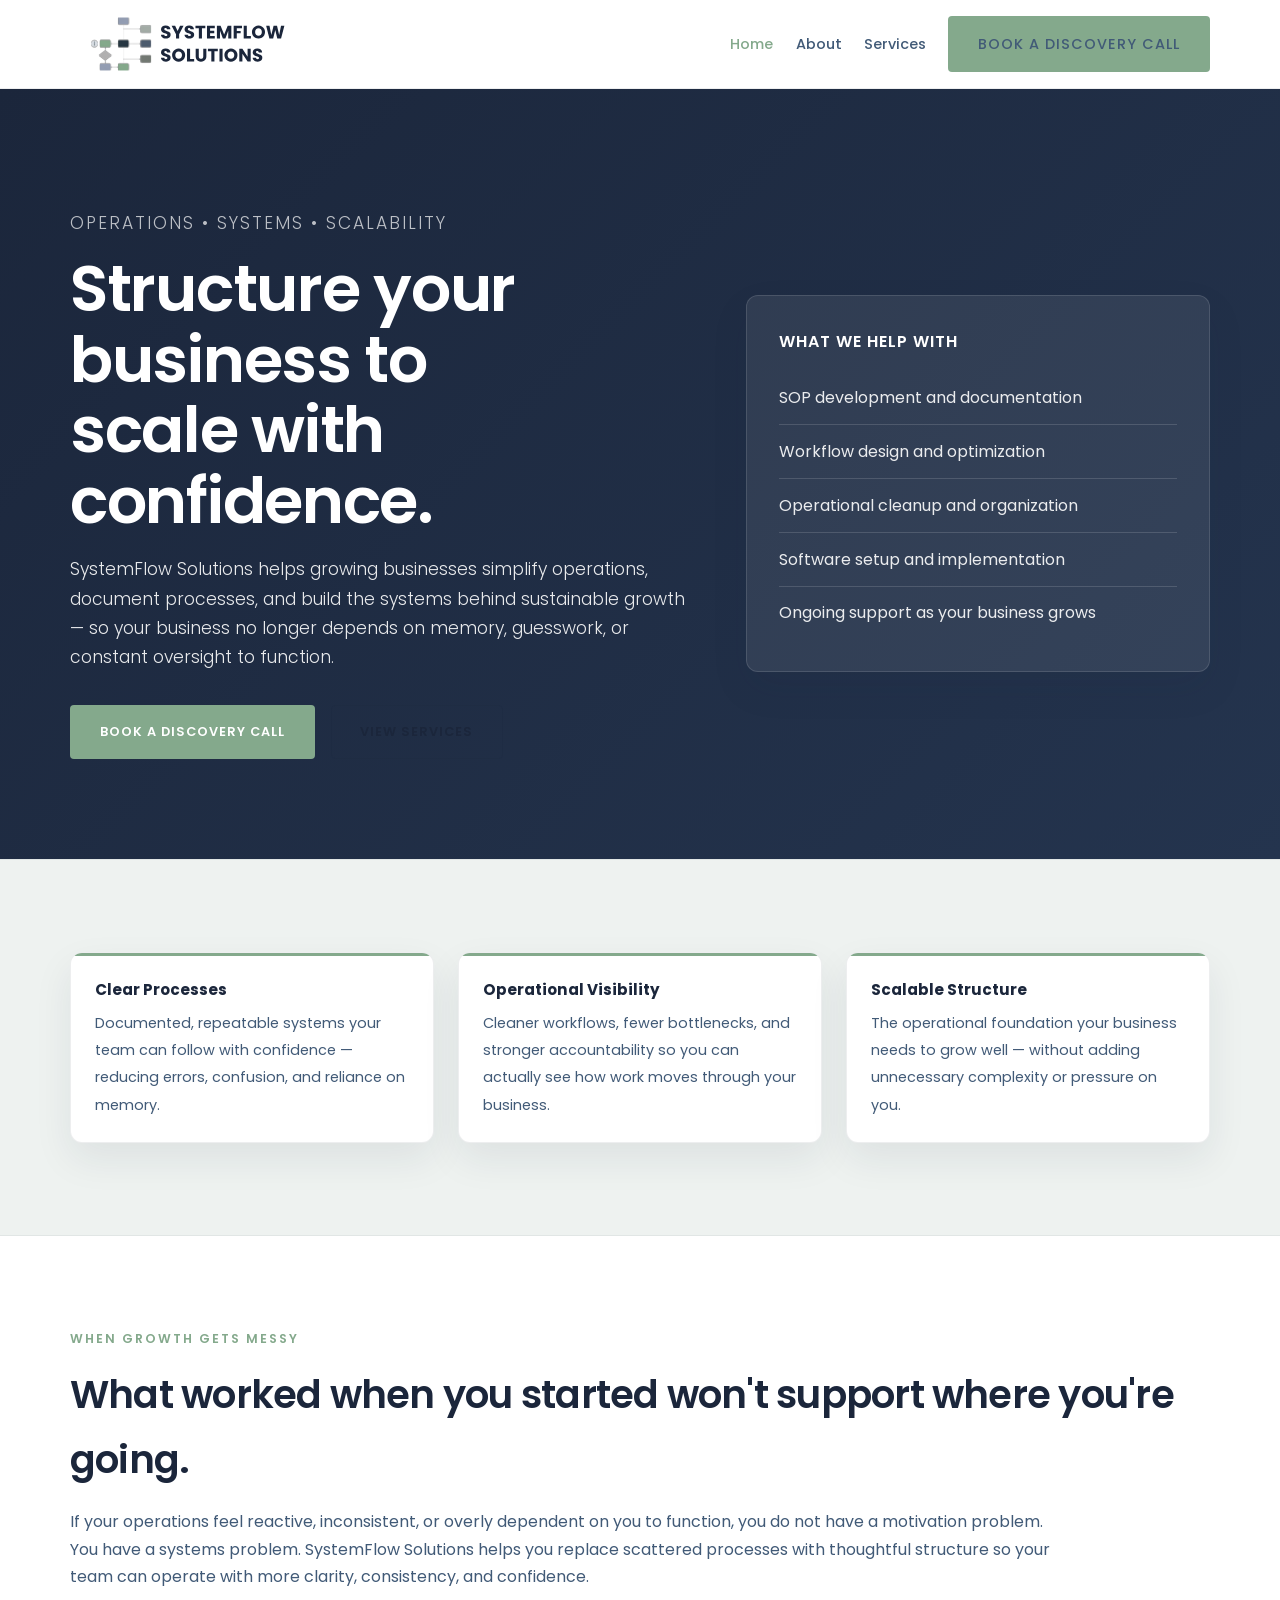
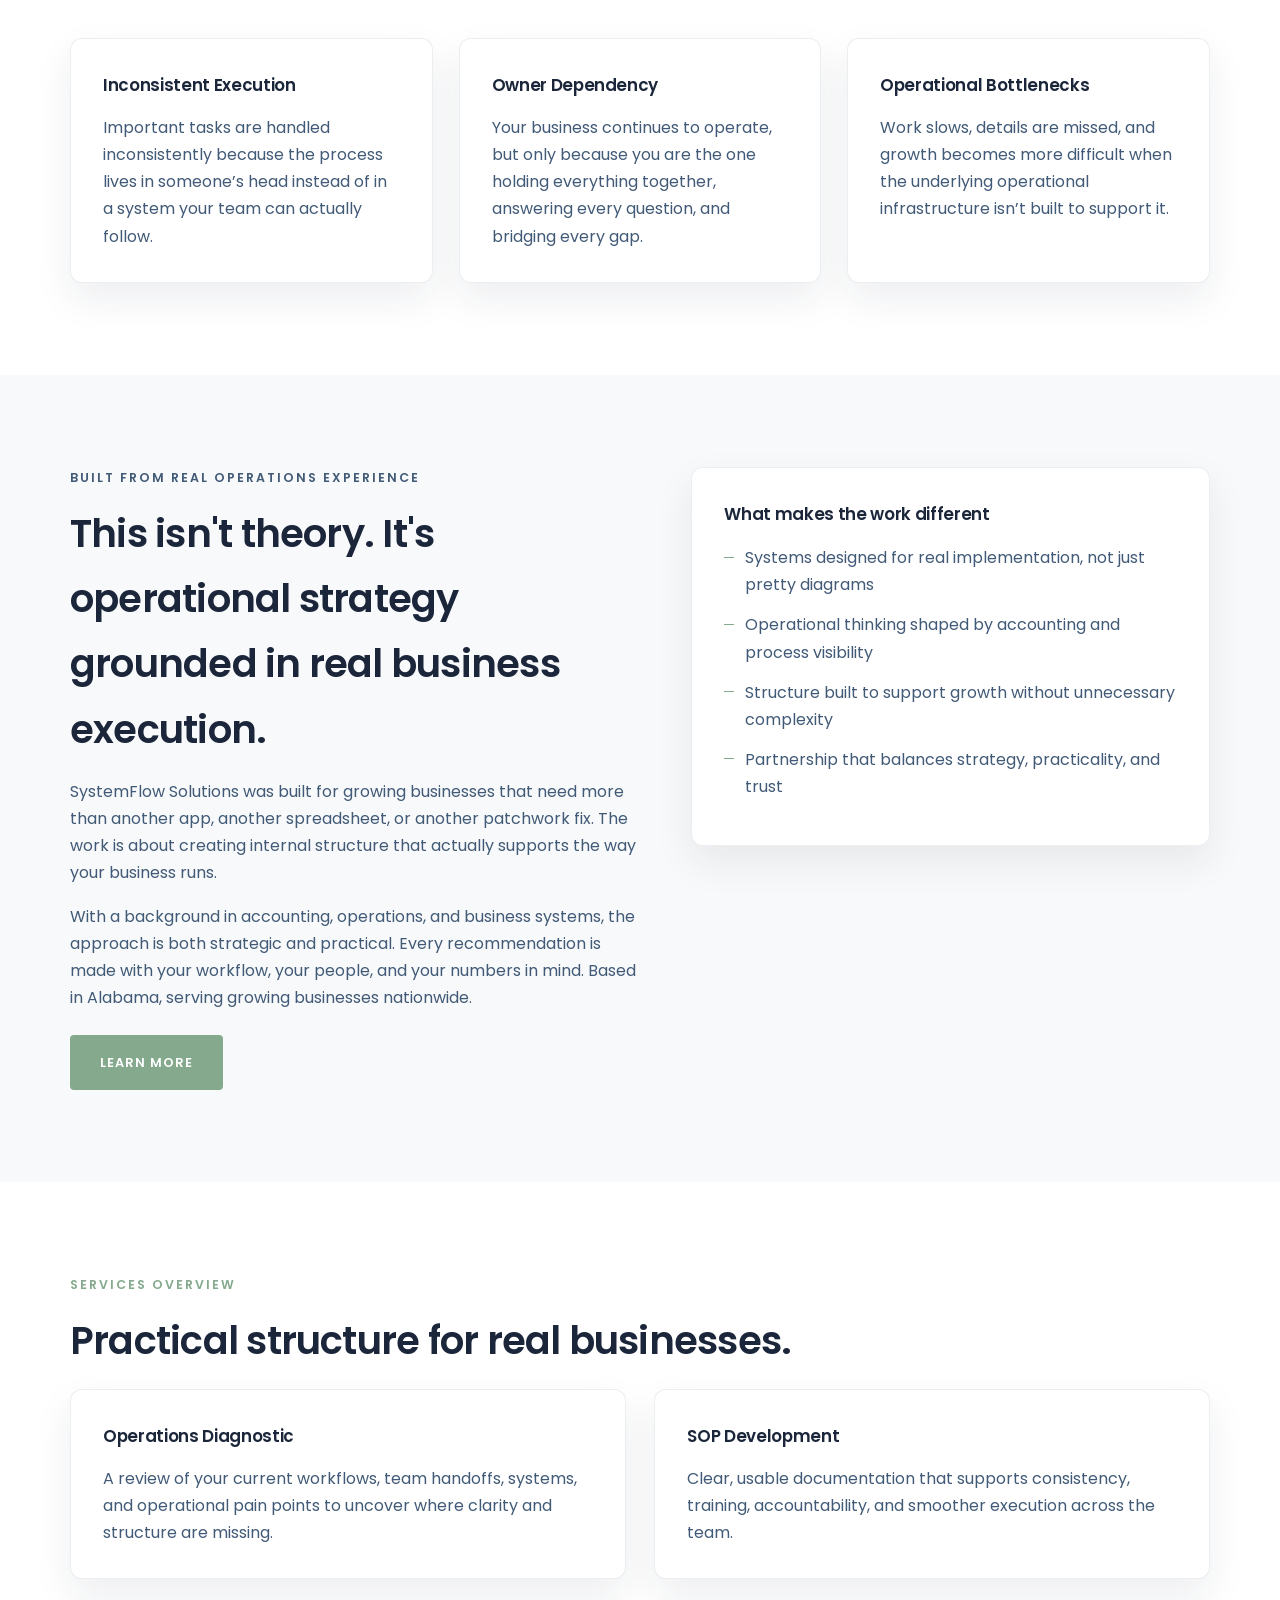
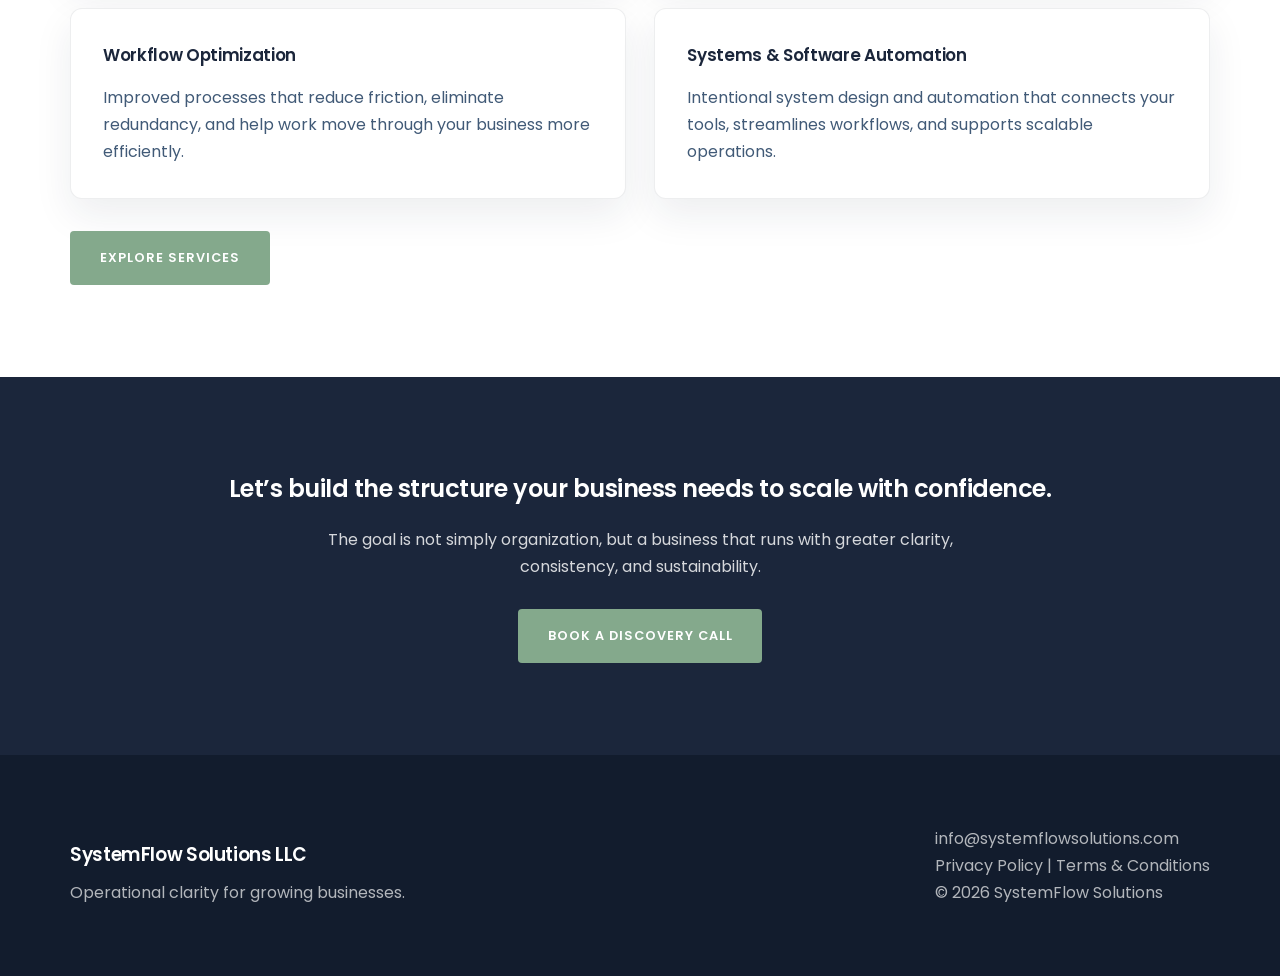
==== commit 92c197df: "Update index.html" ====
--- a/index.html
+++ b/index.html
@@ -3,8 +3,8 @@
 <head>
   <meta charset="UTF-8">
   <meta name="viewport" content="width=device-width, initial-scale=1.0">
-  <title>SystemFlow Solutions | Structure Your Business to Scale</title>
-  <meta name="description" content="SystemFlow Solutions helps growing businesses streamline operations, document processes, and build systems that support sustainable growth.">
+  <title>Operations Consultant for Growing Businesses | SystemFlow Solutions</title>
+  <meta name="description" content="Operations consulting for growing businesses. We build systems, document processes, and create structure so your business can scale with clarity and consistency.">
   <link rel="icon" type="image/png" href="favicon.png">
   <link rel="preconnect" href="https://fonts.googleapis.com">
   <link rel="preconnect" href="https://fonts.gstatic.com" crossorigin>
@@ -86,7 +86,7 @@
         <p class="kicker">Built from real operations experience</p>
         <h2 class="section-title">This isn't theory. It's operational strategy grounded in real business execution.</h2>
         <p>SystemFlow Solutions was built for growing businesses that need more than another app, another spreadsheet, or another patchwork fix. The work is about creating internal structure that actually supports the way your business runs.</p>
-        <p>With a background in accounting, operations, and business systems, the approach is both strategic and practical. Every recommendation is made with your workflow, your people, and your numbers in mind.</p>
+        <p>With a background in accounting, operations, and business systems, the approach is both strategic and practical. Every recommendation is made with your workflow, your people, and your numbers in mind. Based in Alabama, serving growing businesses nationwide.</p>
         <a href="about.html" class="btn" style="margin-top:1.5rem;">Learn More</a>
       </div>
       <div class="card">
--- a/style.css
+++ b/style.css
@@ -477,58 +477,65 @@
 
   .calendly-inline-widget {
     height: 720px;
-  }/* Legal pages */
-
-.legal-page {
-  min-height: calc(100vh - 220px);
-}
-
-.legal-wrap {
-  max-width: 900px;
-}
-
-.legal-updated {
+/* Simple legal pages */
+
+.legal-simple {
+  padding: 72px 0;
+}
+
+.legal-simple-wrap {
+  max-width: 860px;
+}
+
+.legal-simple-card {
+  background: var(--white);
+  border: 1px solid var(--border);
+  border-radius: var(--radius);
+  box-shadow: var(--shadow);
+  padding: 2rem;
+}
+
+.legal-simple-card p {
+  color: var(--slate);
+  line-height: 1.65;
+  margin: 0 0 1rem 0;
+}
+
+.legal-simple-card h2 {
+  color: var(--navy);
+  font-size: 1.1rem;
+  margin: 1.75rem 0 0.6rem 0;
+}
+
+.legal-simple-card h2:first-of-type {
+  margin-top: 0.5rem;
+}
+
+.legal-meta {
   color: var(--light-slate);
-  margin-bottom: 2rem;
   font-size: 0.95rem;
-}
-
-.legal-card {
-  padding: 2.25rem;
-}
-
-.legal-card h3 {
-  margin-top: 2rem;
-  margin-bottom: 0.75rem;
-  font-size: 1.05rem;
-}
-
-.legal-card h3:first-of-type {
-  margin-top: 0;
-}
-
-.legal-card p {
-  color: var(--slate);
-}
-
-.legal-card p + p {
-  margin-top: 1rem;
-}
-
-.legal-card a {
+  margin-bottom: 1.5rem;
+}
+
+.legal-simple-card a {
   color: var(--sage-dark);
   text-decoration: none;
 }
 
-.legal-card a:hover {
+.legal-simple-card a:hover {
   text-decoration: underline;
 }
-
-footer a {
-  color: rgba(255, 255, 255, 0.75);
-}
-
-footer a:hover {
-  color: white;
-}
-}
+    /* Clean subsection spacing for legal pages */
+
+.legal-simple-card h2 {
+  margin: 2rem 0 0.5rem 0;
+}
+
+.legal-simple-card h2:first-of-type {
+  margin-top: 1rem;
+}
+
+.legal-simple-card p {
+  margin: 0 0 1rem 0;
+}
+}
